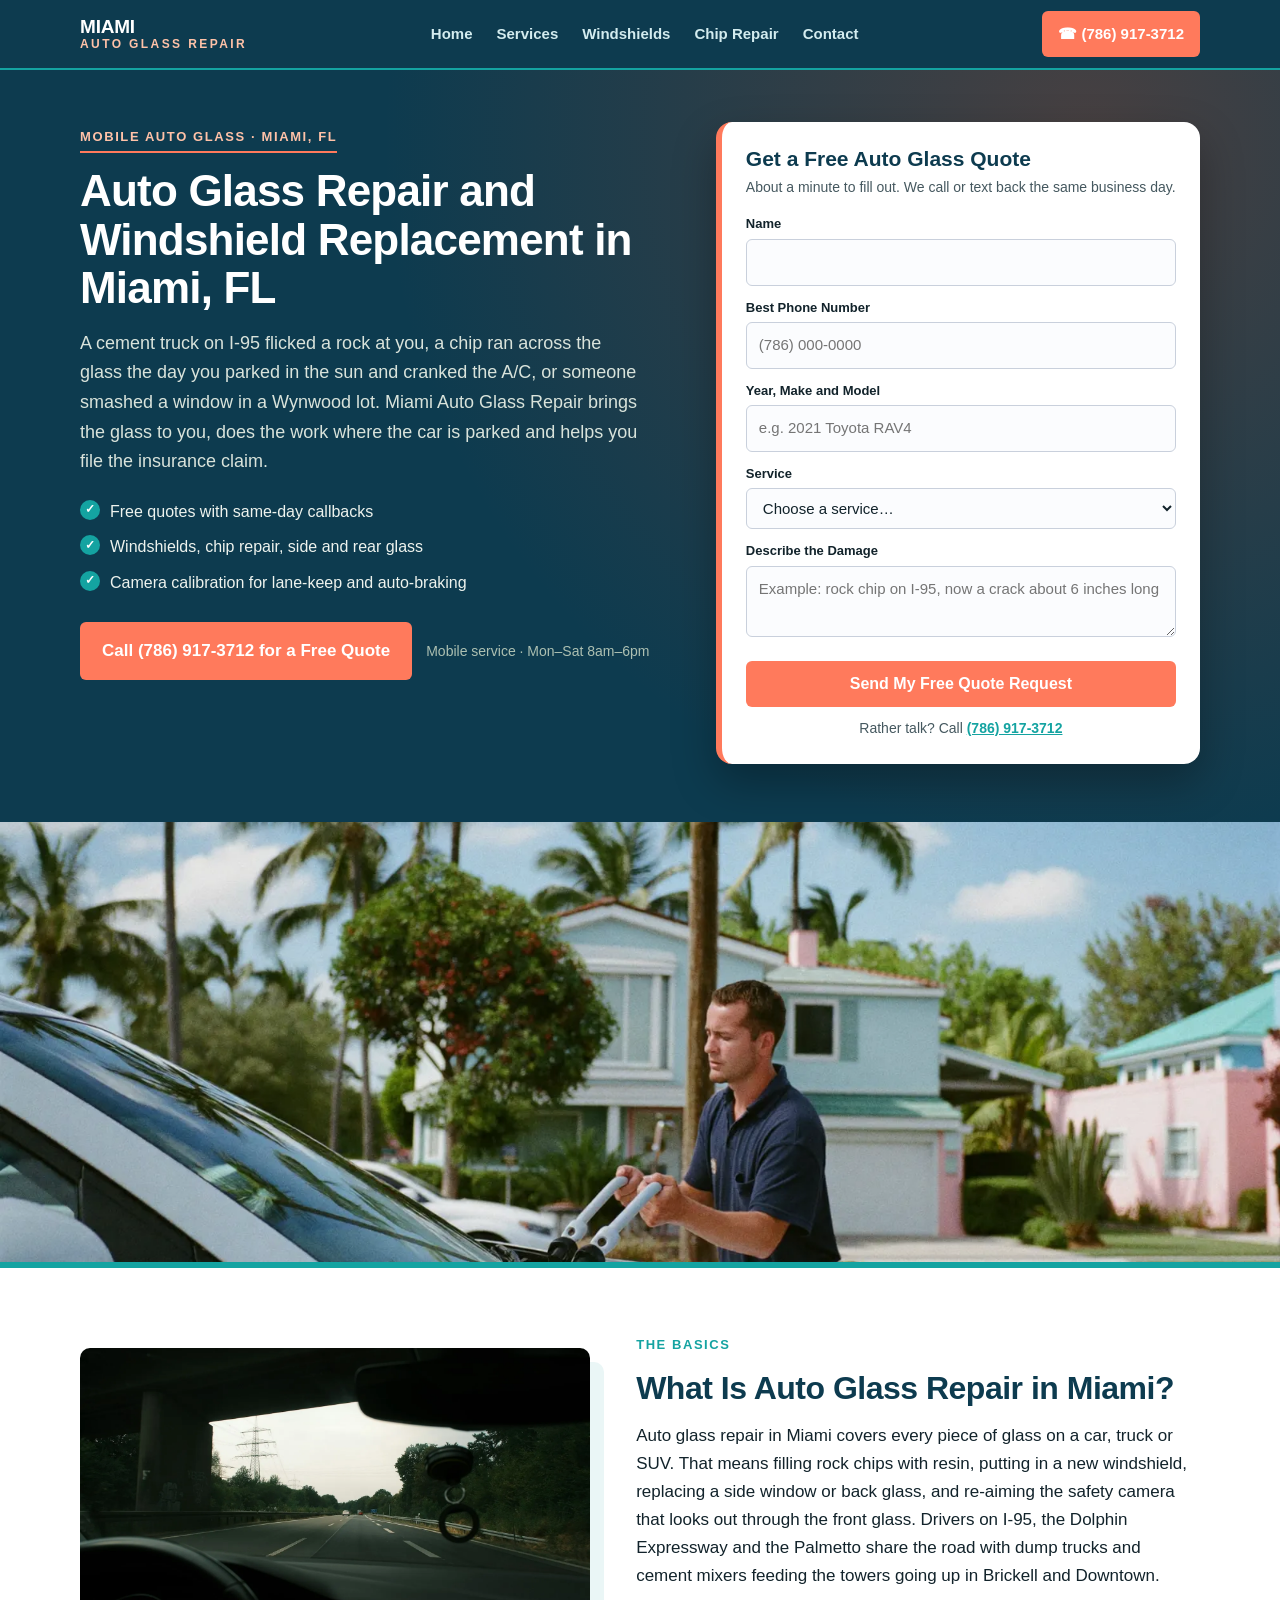
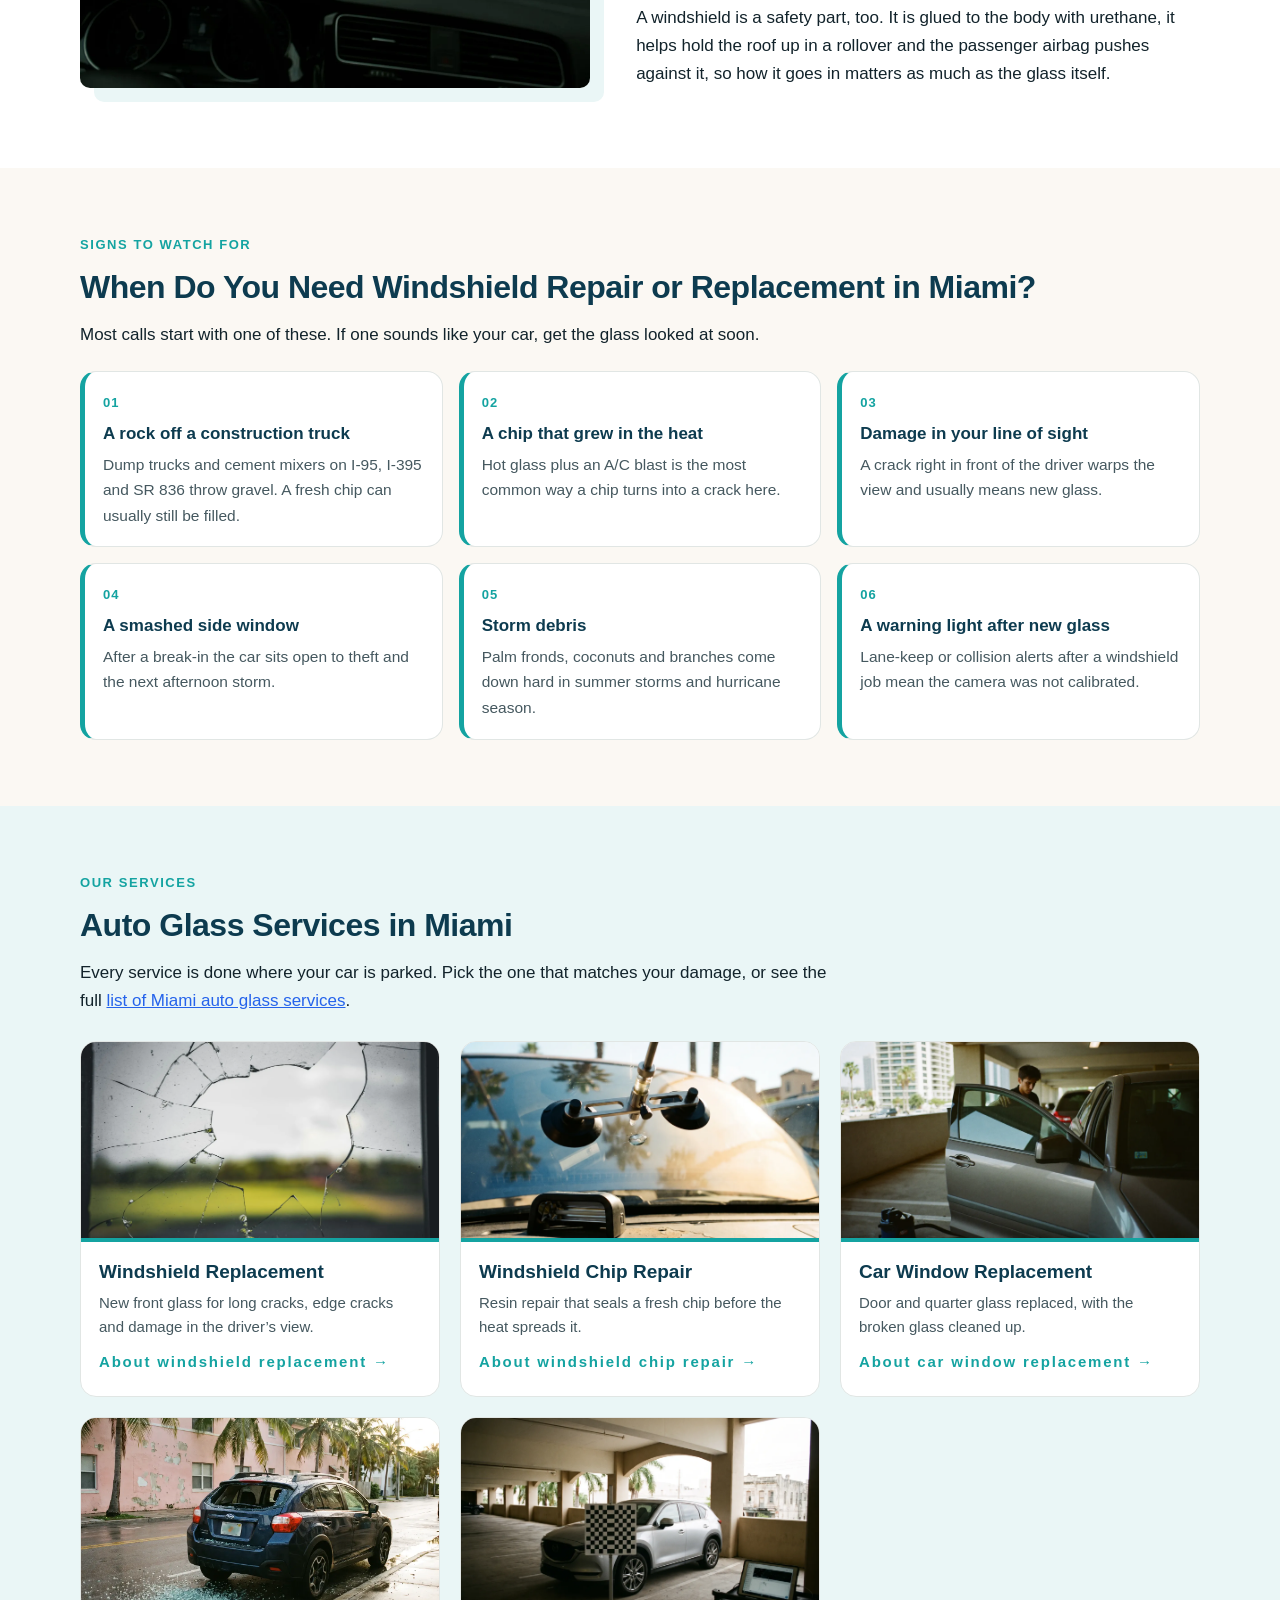
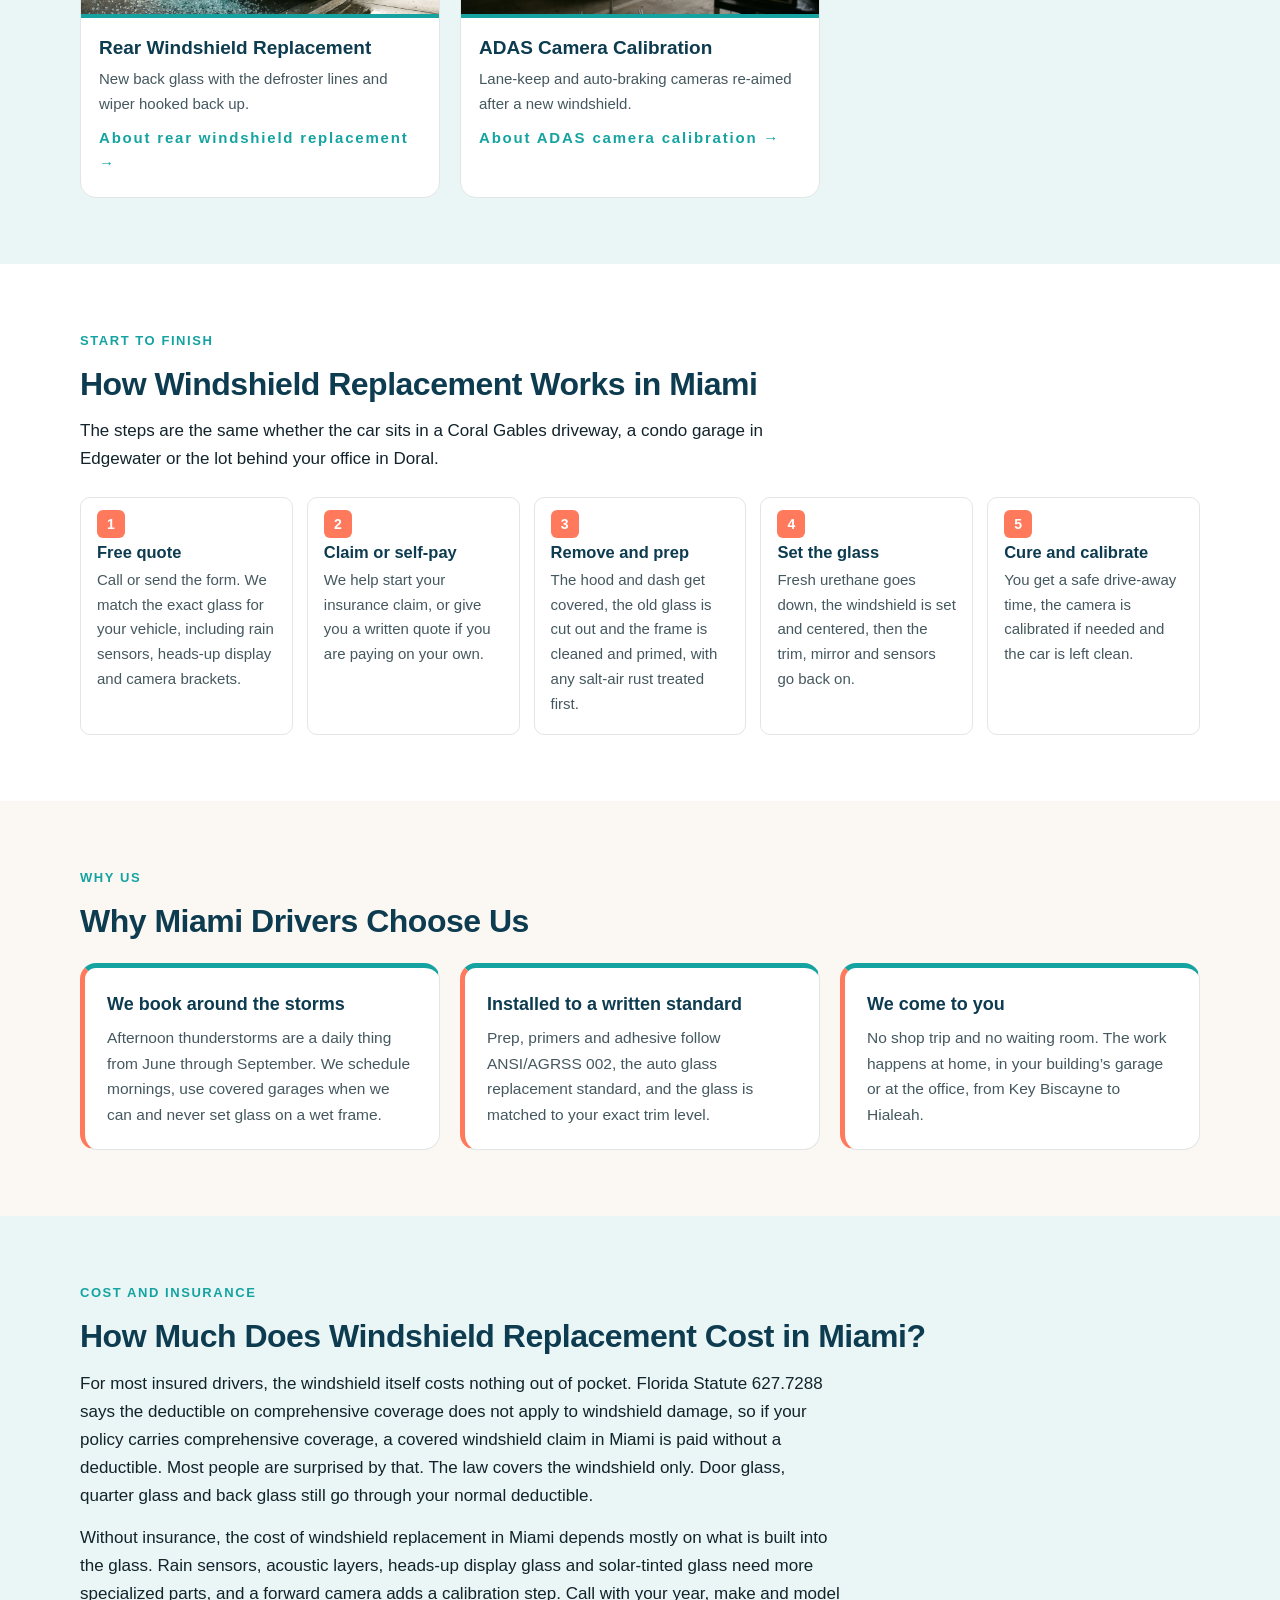
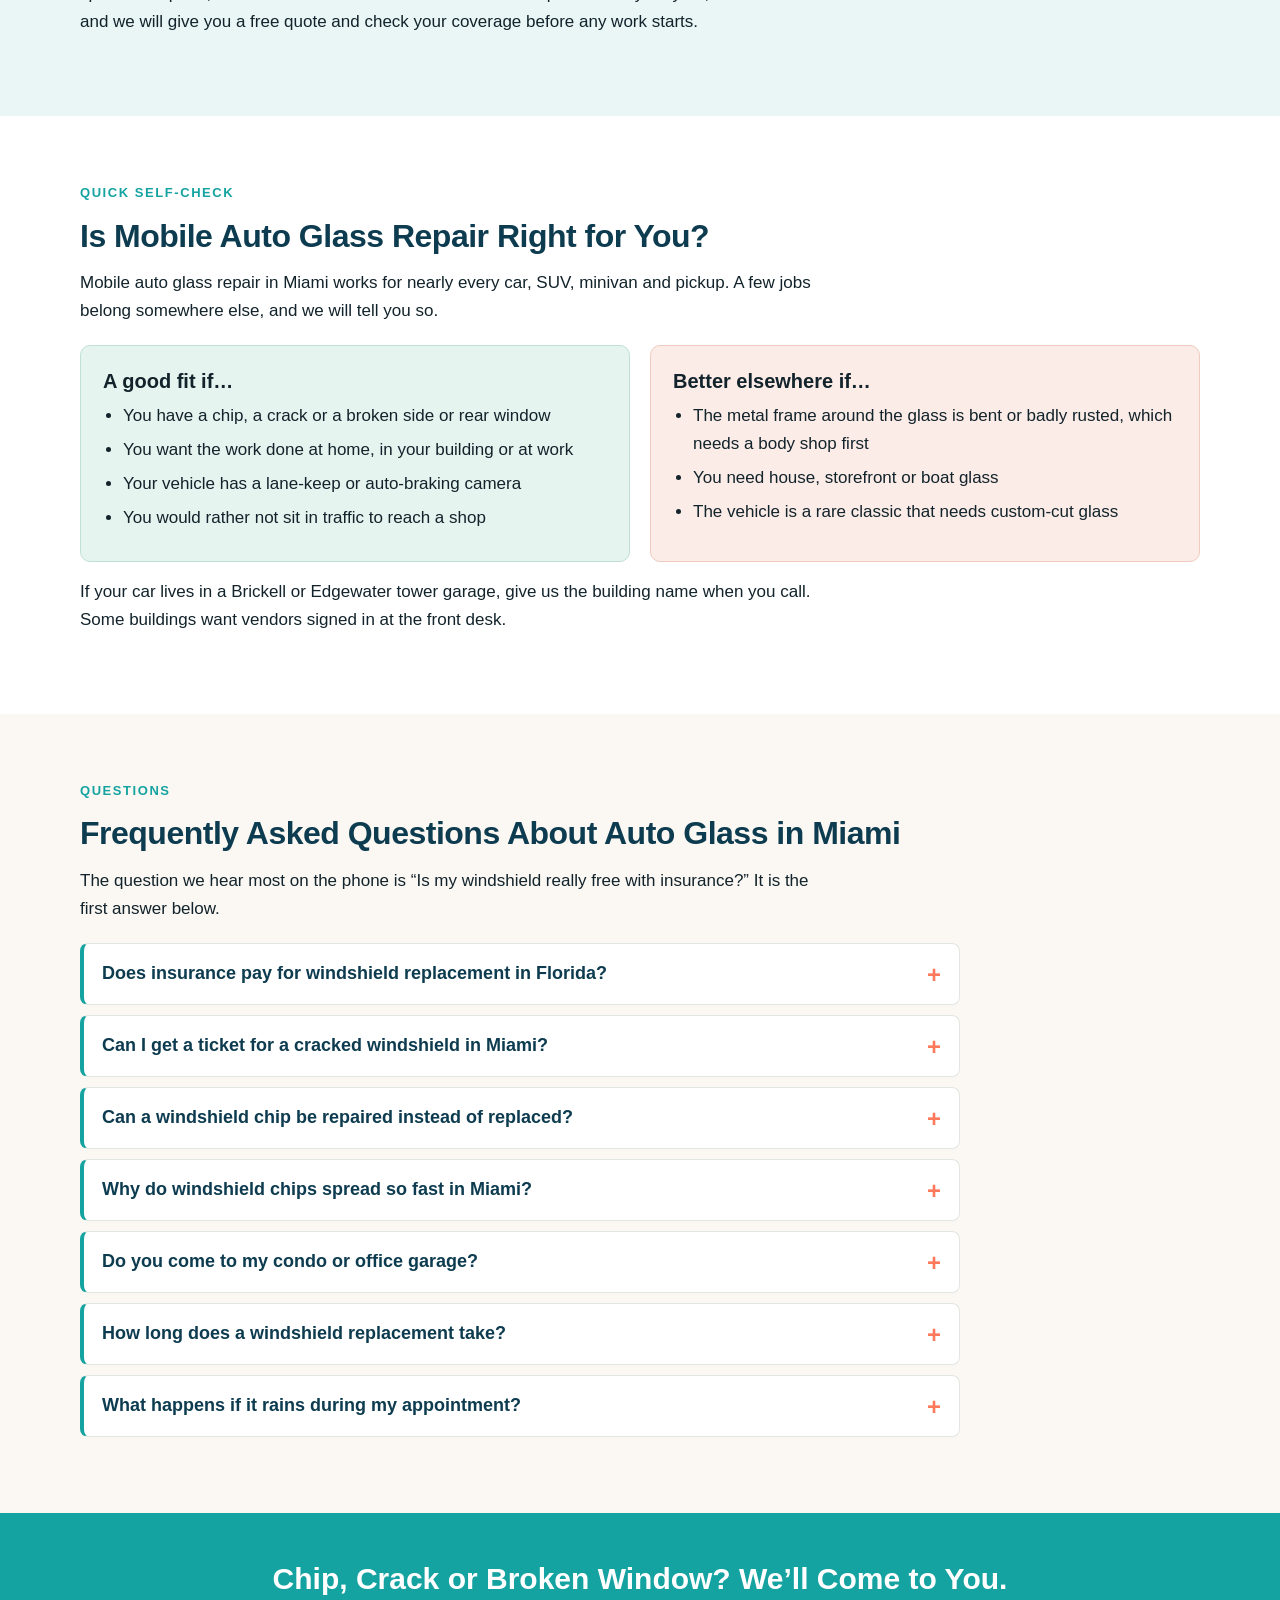
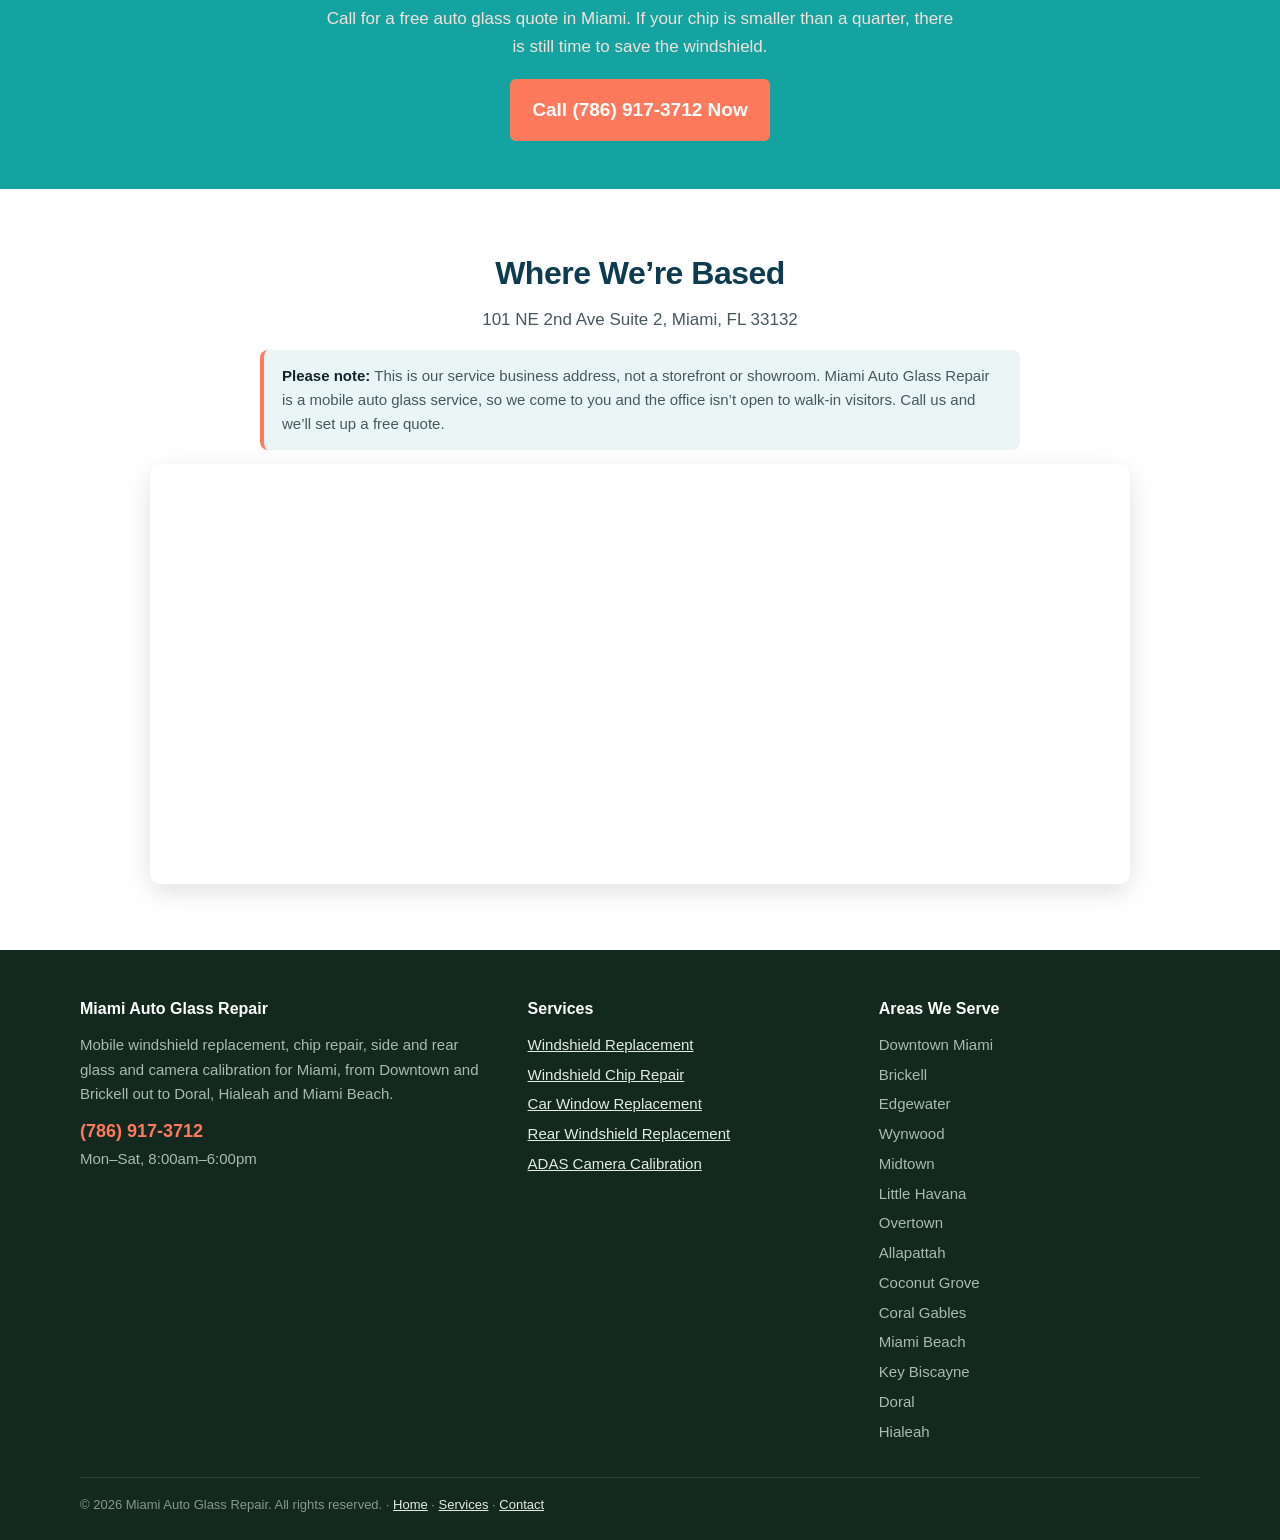
==== index.html @ 2fdc562e "Initial site build: Miami Auto Glass Repair Co-Authored-By: Claude Opus 5.5 <noreply@anthropic.com>" ====
<!DOCTYPE html>
<html lang="en">
<head>
<meta charset="utf-8">
<meta name="viewport" content="width=device-width, initial-scale=1">
<title>Auto Glass Repair Miami FL | Mobile Windshield Service</title>
<meta name="description" content="Auto glass repair and windshield replacement in Miami, FL. Mobile chip repair, side and rear glass and ADAS calibration at your home, condo or office.">
<link rel="canonical" href="https://www.miamiautoglassrepair.com/">
<meta property="og:title" content="Auto Glass Repair Miami FL | Mobile Windshield Service">
<meta property="og:description" content="Auto glass repair and windshield replacement in Miami, FL. Mobile chip repair, side and rear glass and ADAS calibration at your home, condo or office.">
<meta property="og:type" content="website">
<meta property="og:url" content="https://www.miamiautoglassrepair.com/">
<meta property="og:image" content="https://www.miamiautoglassrepair.com/miami-windshield-replacement-palm-street.webp">
<link rel="stylesheet" href="styles.css">
<script type="application/ld+json">{
 "@context": "https://schema.org",
 "@type": "LocalBusiness",
 "name": "Miami Auto Glass Repair",
 "telephone": "(786) 917-3712",
 "url": "https://www.miamiautoglassrepair.com/",
 "image": "https://www.miamiautoglassrepair.com/miami-windshield-replacement-palm-street.webp",
 "address": {
  "@type": "PostalAddress",
  "streetAddress": "101 NE 2nd Ave Suite 2",
  "addressLocality": "Miami",
  "addressRegion": "FL",
  "postalCode": "33132",
  "addressCountry": "US"
 },
 "areaServed": [
  "Downtown Miami, FL",
  "Brickell, FL",
  "Edgewater, FL",
  "Wynwood, FL",
  "Midtown, FL",
  "Little Havana, FL",
  "Overtown, FL",
  "Allapattah, FL",
  "Coconut Grove, FL",
  "Coral Gables, FL",
  "Miami Beach, FL",
  "Key Biscayne, FL",
  "Doral, FL",
  "Hialeah, FL"
 ],
 "description": "Mobile auto glass repair and windshield replacement in Miami, FL",
 "openingHours": "Mo-Sa 08:00-18:00"
}</script>
<script type="application/ld+json">{
 "@context": "https://schema.org",
 "@type": "FAQPage",
 "mainEntity": [
  {
   "@type": "Question",
   "name": "Does insurance pay for windshield replacement in Florida?",
   "acceptedAnswer": {
    "@type": "Answer",
    "text": "Usually, yes. Florida Statute 627.7288 says the deductible on comprehensive coverage does not apply to the windshield, so if you carry comprehensive coverage, a covered windshield claim in Miami normally costs you nothing out of pocket. The waiver covers the windshield only. Side windows and back glass go through your regular deductible."
   }
  },
  {
   "@type": "Question",
   "name": "Can I get a ticket for a cracked windshield in Miami?",
   "acceptedAnswer": {
    "@type": "Answer",
    "text": "You can. Florida police can stop a car for unsafe equipment, and a crack across the driver\u2019s view is the kind that draws attention. A small chip off to the side rarely causes trouble, but a long crack in front of the steering wheel is worth fixing before it turns into a ticket."
   }
  },
  {
   "@type": "Question",
   "name": "Can a windshield chip be repaired instead of replaced?",
   "acceptedAnswer": {
    "@type": "Answer",
    "text": "Often it can. A chip smaller than a quarter, or a single crack shorter than about six inches, can usually be filled with resin if it sits away from the edge and out of the driver\u2019s direct view. Send us the size and where it is on the glass and we will tell you which fix fits."
   }
  },
  {
   "@type": "Question",
   "name": "Why do windshield chips spread so fast in Miami?",
   "acceptedAnswer": {
    "@type": "Answer",
    "text": "Heat is the main reason. A windshield parked in the Miami sun gets very hot, and when the A/C blasts cold air at the inside, the two sides of the glass pull against each other and the chip runs. Summer thunderstorms dumping cool rain on hot glass do the same thing."
   }
  },
  {
   "@type": "Question",
   "name": "Do you come to my condo or office garage?",
   "acceptedAnswer": {
    "@type": "Answer",
    "text": "Yes. Miami Auto Glass Repair is a mobile service, so the technician works in your driveway, a condo garage in Brickell or the lot at your job. Some buildings have rules for vendors or low ceilings, so tell us the building when you book. The address on this site is a service office, not a shop."
   }
  },
  {
   "@type": "Question",
   "name": "How long does a windshield replacement take?",
   "acceptedAnswer": {
    "@type": "Answer",
    "text": "The install takes about an hour. After that the urethane adhesive needs roughly one to two hours before the car is safe to drive, and the technician gives you the exact time before leaving. A chip repair is much quicker, usually about 30 minutes."
   }
  },
  {
   "@type": "Question",
   "name": "What happens if it rains during my appointment?",
   "acceptedAnswer": {
    "@type": "Answer",
    "text": "Wet glass and a wet frame make a weak bond, so we never set a windshield in the rain. Miami storms tend to roll in during summer afternoons, which is why we book mornings when we can and work inside covered garages whenever one is available."
   }
  }
 ]
}</script>
</head>
<body>
<!-- NAV -->
<header class="nav">
  <div class="wrap nav-in">
    <a class="brand" href="/">Miami<span>Auto Glass Repair</span></a>
    <ul class="links">
      <li><a href="/">Home</a></li>
      <li><a href="services.html">Services</a></li>
      <li><a href="windshield-replacement-miami.html">Windshields</a></li>
      <li><a href="windshield-chip-repair-miami.html">Chip Repair</a></li>
      <li><a href="contact.html">Contact</a></li>
    </ul>
    <a class="nav-call" href="tel:+17869173712">&#9742; (786) 917-3712</a>
  </div>
</header>
<!-- HERO -->
<section class="hero">
  <div class="wrap hero-grid">
    <div>
      <span class="tag">Mobile Auto Glass &middot; Miami, FL</span>
      <h1>Auto Glass Repair and Windshield Replacement in Miami, FL</h1>
      <p class="lead">A cement truck on I-95 flicked a rock at you, a chip ran across the glass the day you parked in the sun and cranked the A/C, or someone smashed a window in a Wynwood lot. Miami Auto Glass Repair brings the glass to you, does the work where the car is parked and helps you file the insurance claim.</p>
      <ul class="hero-points"><li>Free quotes with same-day callbacks</li><li>Windshields, chip repair, side and rear glass</li><li>Camera calibration for lane-keep and auto-braking</li></ul>
      <div class="call-big">
        <a class="btn btn-sun" href="tel:+17869173712">Call (786) 917-3712 for a Free Quote</a>
        <small>Mobile service &middot; Mon&ndash;Sat 8am&ndash;6pm</small>
      </div>
    </div>
    <div>
      <form class="quote" action="https://formspree.io/f/mdegenae" method="POST">
        <h2>Get a Free Auto Glass Quote</h2>
        <p class="sub">About a minute to fill out. We call or text back the same business day.</p>
        <input type="hidden" name="_subject" value="New lead - Auto Glass Miami FL (home)">
        <div class="field"><label for="q-name">Name</label><input id="q-name" name="name" type="text" autocomplete="name" required></div>
        <div class="field"><label for="q-phone">Best Phone Number</label><input id="q-phone" name="phone" type="tel" autocomplete="tel" placeholder="(786) 000-0000" required></div>
        <div class="field"><label for="q-vehicle">Year, Make and Model</label><input id="q-vehicle" name="vehicle" type="text" placeholder="e.g. 2021 Toyota RAV4"></div>
        <div class="field"><label for="q-service">Service</label><select id="q-service" name="service"><option value="">Choose a service&hellip;</option><option>Windshield Replacement</option><option>Windshield Chip Repair</option><option>Car Window Replacement</option><option>Rear Windshield Replacement</option><option>ADAS Camera Calibration</option><option>Something else / not sure</option></select></div>
        <div class="field"><label for="q-details">Describe the Damage</label><textarea id="q-details" name="details" placeholder="Example: rock chip on I-95, now a crack about 6 inches long"></textarea></div>
        <input type="text" name="_gotcha" style="display:none" tabindex="-1" autocomplete="off">
        <button type="submit">Send My Free Quote Request</button>
        <p class="alt">Rather talk? Call <a href="tel:+17869173712">(786) 917-3712</a></p>
      </form>
    </div>
  </div>
</section>
<div class="band"><img src="miami-windshield-replacement-palm-street.webp" alt="Auto glass technician setting a new windshield on an SUV on a Miami street" width="1600" height="900"></div>

<!-- WHAT -->
<section class="sec alt">
  <div class="wrap two">
    <img src="windshield-repair-miami-highway-view.webp" alt="Windshield repair in Miami keeps the expressway view clear" loading="lazy" width="1200" height="800">
    <div>
      <p class="kicker">The basics</p>
      <h2>What Is Auto Glass Repair in Miami?</h2>
      <p>Auto glass repair in Miami covers every piece of glass on a car, truck or SUV. That means filling rock chips with resin, putting in a new windshield, replacing a side window or back glass, and re-aiming the safety camera that looks out through the front glass. Drivers on I-95, the Dolphin Expressway and the Palmetto share the road with dump trucks and cement mixers feeding the towers going up in Brickell and Downtown.</p>
      <p>A windshield is a safety part, too. It is glued to the body with urethane, it helps hold the roof up in a rollover and the passenger airbag pushes against it, so how it goes in matters as much as the glass itself.</p>
    </div>
  </div>
</section>

<!-- WHEN -->
<section class="sec">
  <div class="wrap">
    <p class="kicker">Signs to watch for</p>
    <h2>When Do You Need Windshield Repair or Replacement in Miami?</h2>
    <p>Most calls start with one of these. If one sounds like your car, get the glass looked at soon.</p>
    <div class="signs"><div class="sign"><strong>A rock off a construction truck</strong><p>Dump trucks and cement mixers on I-95, I-395 and SR 836 throw gravel. A fresh chip can usually still be filled.</p></div><div class="sign"><strong>A chip that grew in the heat</strong><p>Hot glass plus an A/C blast is the most common way a chip turns into a crack here.</p></div><div class="sign"><strong>Damage in your line of sight</strong><p>A crack right in front of the driver warps the view and usually means new glass.</p></div><div class="sign"><strong>A smashed side window</strong><p>After a break-in the car sits open to theft and the next afternoon storm.</p></div><div class="sign"><strong>Storm debris</strong><p>Palm fronds, coconuts and branches come down hard in summer storms and hurricane season.</p></div><div class="sign"><strong>A warning light after new glass</strong><p>Lane-keep or collision alerts after a windshield job mean the camera was not calibrated.</p></div></div>
  </div>
</section>

<!-- SERVICES GRID -->
<section class="sec coq">
  <div class="wrap">
    <p class="kicker">Our services</p>
    <h2>Auto Glass Services in Miami</h2>
    <p>Every service is done where your car is parked. Pick the one that matches your damage, or see the full <a class="body-link" href="services.html" style="color: #2563eb; text-decoration: underline;">list of Miami auto glass services</a>.</p>
    <div class="cards"><a class="card" href="windshield-replacement-miami.html"><img src="windshield-crack-spreading-miami.webp" alt="Windshield replacement in Miami for a long spreading crack" loading="lazy" width="600" height="400"><div class="cb"><h3>Windshield Replacement</h3><p>New front glass for long cracks, edge cracks and damage in the driver&rsquo;s view.</p><span class="more">About windshield replacement &rarr;</span></div></a><a class="card" href="windshield-chip-repair-miami.html"><img src="windshield-chip-repair-miami-palm-reflection.webp" alt="Windshield chip repair in Miami with a resin bridge tool" loading="lazy" width="600" height="400"><div class="cb"><h3>Windshield Chip Repair</h3><p>Resin repair that seals a fresh chip before the heat spreads it.</p><span class="more">About windshield chip repair &rarr;</span></div></a><a class="card" href="car-window-replacement-miami.html"><img src="car-window-replacement-miami-condo-garage.webp" alt="Car window replacement in a Miami condo parking garage" loading="lazy" width="600" height="400"><div class="cb"><h3>Car Window Replacement</h3><p>Door and quarter glass replaced, with the broken glass cleaned up.</p><span class="more">About car window replacement &rarr;</span></div></a><a class="card" href="rear-windshield-replacement-miami.html"><img src="rear-windshield-shattered-miami-street.webp" alt="Rear windshield replacement in Miami for a shattered hatchback window" loading="lazy" width="600" height="400"><div class="cb"><h3>Rear Windshield Replacement</h3><p>New back glass with the defroster lines and wiper hooked back up.</p><span class="more">About rear windshield replacement &rarr;</span></div></a><a class="card" href="adas-calibration-miami.html"><img src="adas-camera-calibration-miami-garage.webp" alt="ADAS camera calibration in a Miami parking garage" loading="lazy" width="600" height="400"><div class="cb"><h3>ADAS Camera Calibration</h3><p>Lane-keep and auto-braking cameras re-aimed after a new windshield.</p><span class="more">About ADAS camera calibration &rarr;</span></div></a></div>
  </div>
</section>

<!-- HOW -->
<section class="sec alt">
  <div class="wrap">
    <p class="kicker">Start to finish</p>
    <h2>How Windshield Replacement Works in Miami</h2>
    <p>The steps are the same whether the car sits in a Coral Gables driveway, a condo garage in Edgewater or the lot behind your office in Doral.</p>
    <ol class="steps">
      <li data-n="1"><strong>Free quote</strong><p>Call or send the form. We match the exact glass for your vehicle, including rain sensors, heads-up display and camera brackets.</p></li>
      <li data-n="2"><strong>Claim or self-pay</strong><p>We help start your insurance claim, or give you a written quote if you are paying on your own.</p></li>
      <li data-n="3"><strong>Remove and prep</strong><p>The hood and dash get covered, the old glass is cut out and the frame is cleaned and primed, with any salt-air rust treated first.</p></li>
      <li data-n="4"><strong>Set the glass</strong><p>Fresh urethane goes down, the windshield is set and centered, then the trim, mirror and sensors go back on.</p></li>
      <li data-n="5"><strong>Cure and calibrate</strong><p>You get a safe drive-away time, the camera is calibrated if needed and the car is left clean.</p></li>
    </ol>
  </div>
</section>

<!-- WHY -->
<section class="sec">
  <div class="wrap">
    <p class="kicker">Why us</p>
    <h2>Why Miami Drivers Choose Us</h2>
    <div class="why">
      <div><strong>We book around the storms</strong><p>Afternoon thunderstorms are a daily thing from June through September. We schedule mornings, use covered garages when we can and never set glass on a wet frame.</p></div>
      <div><strong>Installed to a written standard</strong><p>Prep, primers and adhesive follow ANSI/AGRSS 002, the auto glass replacement standard, and the glass is matched to your exact trim level.</p></div>
      <div><strong>We come to you</strong><p>No shop trip and no waiting room. The work happens at home, in your building&rsquo;s garage or at the office, from Key Biscayne to Hialeah.</p></div>
    </div>
  </div>
</section>

<!-- COST / LAW -->
<section class="sec coq">
  <div class="wrap">
    <p class="kicker">Cost and insurance</p>
    <h2>How Much Does Windshield Replacement Cost in Miami?</h2>
    <p>For most insured drivers, the windshield itself costs nothing out of pocket. Florida Statute 627.7288 says the deductible on comprehensive coverage does not apply to windshield damage, so if your policy carries comprehensive coverage, a covered windshield claim in Miami is paid without a deductible. Most people are surprised by that. The law covers the windshield only. Door glass, quarter glass and back glass still go through your normal deductible.</p>
    <p>Without insurance, the cost of windshield replacement in Miami depends mostly on what is built into the glass. Rain sensors, acoustic layers, heads-up display glass and solar-tinted glass need more specialized parts, and a forward camera adds a calibration step. Call with your year, make and model and we will give you a free quote and check your coverage before any work starts.</p>
  </div>
</section>

<!-- FIT -->
<section class="sec alt">
  <div class="wrap">
    <p class="kicker">Quick self-check</p>
    <h2>Is Mobile Auto Glass Repair Right for You?</h2>
    <p>Mobile auto glass repair in Miami works for nearly every car, SUV, minivan and pickup. A few jobs belong somewhere else, and we will tell you so.</p>
    <div class="fit">
      <div class="yes"><h3>A good fit if&hellip;</h3><ul><li>You have a chip, a crack or a broken side or rear window</li><li>You want the work done at home, in your building or at work</li><li>Your vehicle has a lane-keep or auto-braking camera</li><li>You would rather not sit in traffic to reach a shop</li></ul></div>
      <div class="no"><h3>Better elsewhere if&hellip;</h3><ul><li>The metal frame around the glass is bent or badly rusted, which needs a body shop first</li><li>You need house, storefront or boat glass</li><li>The vehicle is a rare classic that needs custom-cut glass</li></ul></div>
    </div>
    <p style="margin-top:16px;">If your car lives in a Brickell or Edgewater tower garage, give us the building name when you call. Some buildings want vendors signed in at the front desk.</p>
  </div>
</section>

<!-- FAQ -->
<section class="sec">
  <div class="wrap">
    <p class="kicker">Questions</p>
    <h2>Frequently Asked Questions About Auto Glass in Miami</h2>
    <p>The question we hear most on the phone is &ldquo;Is my windshield really free with insurance?&rdquo; It is the first answer below.</p>
    <div class="faq"><details><summary><h3>Does insurance pay for windshield replacement in Florida?</h3></summary><div class="ans"><p>Usually, yes. Florida Statute 627.7288 says the deductible on comprehensive coverage does not apply to the windshield, so if you carry comprehensive coverage, a covered windshield claim in Miami normally costs you nothing out of pocket. The waiver covers the windshield only. Side windows and back glass go through your regular deductible.</p></div></details><details><summary><h3>Can I get a ticket for a cracked windshield in Miami?</h3></summary><div class="ans"><p>You can. Florida police can stop a car for unsafe equipment, and a crack across the driver&rsquo;s view is the kind that draws attention. A small chip off to the side rarely causes trouble, but a long crack in front of the steering wheel is worth fixing before it turns into a ticket.</p></div></details><details><summary><h3>Can a windshield chip be repaired instead of replaced?</h3></summary><div class="ans"><p>Often it can. A chip smaller than a quarter, or a single crack shorter than about six inches, can usually be filled with resin if it sits away from the edge and out of the driver&rsquo;s direct view. Send us the size and where it is on the glass and we will tell you which fix fits.</p></div></details><details><summary><h3>Why do windshield chips spread so fast in Miami?</h3></summary><div class="ans"><p>Heat is the main reason. A windshield parked in the Miami sun gets very hot, and when the A/C blasts cold air at the inside, the two sides of the glass pull against each other and the chip runs. Summer thunderstorms dumping cool rain on hot glass do the same thing.</p></div></details><details><summary><h3>Do you come to my condo or office garage?</h3></summary><div class="ans"><p>Yes. Miami Auto Glass Repair is a mobile service, so the technician works in your driveway, a condo garage in Brickell or the lot at your job. Some buildings have rules for vendors or low ceilings, so tell us the building when you book. The address on this site is a service office, not a shop.</p></div></details><details><summary><h3>How long does a windshield replacement take?</h3></summary><div class="ans"><p>The install takes about an hour. After that the urethane adhesive needs roughly one to two hours before the car is safe to drive, and the technician gives you the exact time before leaving. A chip repair is much quicker, usually about 30 minutes.</p></div></details><details><summary><h3>What happens if it rains during my appointment?</h3></summary><div class="ans"><p>Wet glass and a wet frame make a weak bond, so we never set a windshield in the rain. Miami storms tend to roll in during summer afternoons, which is why we book mornings when we can and work inside covered garages whenever one is available.</p></div></details></div>
  </div>
</section>
<!-- CTA -->
<section class="cta">
  <div class="wrap">
    <h2>Chip, Crack or Broken Window? We&rsquo;ll Come to You.</h2>
    <p>Call for a free auto glass quote in Miami. If your chip is smaller than a quarter, there is still time to save the windshield.</p>
    <a class="btn btn-pine" href="tel:+17869173712">Call (786) 917-3712 Now</a>
  </div>
</section>

<!-- MAP / LOCATION -->
<section class="sec alt">
  <div class="wrap" style="text-align:center;">
    <h2>Where We&rsquo;re Based</h2>
    <p style="margin:0 auto 16px;color:var(--muted);">101 NE 2nd Ave Suite 2, Miami, FL 33132</p>
    <p class="note"><strong style="color:var(--ink);">Please note:</strong> This is our service business address, not a storefront or showroom. Miami Auto Glass Repair is a mobile auto glass service, so we come to you and the office isn&rsquo;t open to walk-in visitors. Call us and we&rsquo;ll set up a free quote.</p>
    <div class="mapbox">
      <iframe title="Map to Miami Auto Glass Repair service address, 101 NE 2nd Ave Suite 2, Miami, FL 33132" src="https://www.google.com/maps?q=101%20NE%202nd%20Ave%20Suite%202%2C%20Miami%2C%20FL%2033132&amp;output=embed" loading="lazy" referrerpolicy="no-referrer-when-downgrade" allowfullscreen></iframe>
    </div>
  </div>
</section>
<!-- FOOTER -->
<footer class="foot">
  <div class="wrap">
    <div class="foot-grid">
      <div>
        <h4>Miami Auto Glass Repair</h4>
        <p>Mobile windshield replacement, chip repair, side and rear glass and camera calibration for Miami, from Downtown and Brickell out to Doral, Hialeah and Miami Beach.</p>
        <p style="margin-top:10px;"><a class="tel" href="tel:+17869173712">(786) 917-3712</a></p>
        <p>Mon&ndash;Sat, 8:00am&ndash;6:00pm</p>
      </div>
      <div>
        <h4>Services</h4>
        <ul><li><a href="windshield-replacement-miami.html">Windshield Replacement</a></li><li><a href="windshield-chip-repair-miami.html">Windshield Chip Repair</a></li><li><a href="car-window-replacement-miami.html">Car Window Replacement</a></li><li><a href="rear-windshield-replacement-miami.html">Rear Windshield Replacement</a></li><li><a href="adas-calibration-miami.html">ADAS Camera Calibration</a></li></ul>
      </div>
      <div>
        <h4>Areas We Serve</h4>
        <ul><li>Downtown Miami</li><li>Brickell</li><li>Edgewater</li><li>Wynwood</li><li>Midtown</li><li>Little Havana</li><li>Overtown</li><li>Allapattah</li><li>Coconut Grove</li><li>Coral Gables</li><li>Miami Beach</li><li>Key Biscayne</li><li>Doral</li><li>Hialeah</li></ul>
      </div>
    </div>
    <p class="copy">&copy; 2026 Miami Auto Glass Repair. All rights reserved. &middot; <a href="/">Home</a> &middot; <a href="services.html">Services</a> &middot; <a href="contact.html">Contact</a></p>
  </div>
</footer>
</body>
</html>
---- styles.css ----
/* Miami Auto Glass Repair - styles.css */
:root{
  --ink:#12232b;
  --navy:#0d3b4f;
  --navy-2:#145a70;
  --teal:#14a3a1;
  --coral:#ff7a5c;
  --coral-dark:#e8603f;
  --mist:#eaf6f6;
  --paper:#fbf8f3;
  --muted:#45585f;
  --line:#e1e6e4;
  --white:#ffffff;
  --radius:10px;
}
*{box-sizing:border-box;margin:0;padding:0}
html{-webkit-text-size-adjust:100%}
body{font-family:-apple-system,BlinkMacSystemFont,"Segoe UI",Roboto,Helvetica,Arial,sans-serif;color:var(--ink);background:var(--paper);line-height:1.65;font-size:17px}
img{max-width:100%;display:block}
a{color:inherit}
.wrap{max-width:1160px;margin:0 auto;padding:0 20px}

/* NAV */
.nav{position:sticky;top:0;z-index:50;background:var(--navy);box-shadow:0 2px 0 var(--teal)}
.nav-in{display:flex;align-items:center;justify-content:space-between;gap:16px;min-height:68px}
.brand{color:var(--white);text-decoration:none;font-weight:800;font-size:19px;letter-spacing:-.2px;line-height:1.1;text-transform:uppercase}
.brand span{display:block;color:#ffc2a8;font-size:12px;letter-spacing:2.4px;font-weight:700}
.links{display:flex;gap:24px;list-style:none}
.links a{color:#d3ecef;text-decoration:none;font-size:15px;font-weight:600}
.links a:hover{color:var(--white)}
.nav-call{background:var(--coral);color:var(--white);text-decoration:none;font-weight:800;padding:11px 16px;border-radius:6px;font-size:15px;white-space:nowrap}
.nav-call:hover{background:var(--coral-dark)}

/* HERO */
.hero{background:var(--navy);background-image:radial-gradient(circle at 85% 10%,rgba(168,72,42,.38) 0,rgba(168,72,42,0) 55%);color:var(--white);padding:54px 0 58px}
.hero-grid{display:grid;grid-template-columns:1.1fr .9fr;gap:44px;align-items:start}
.tag{display:inline-block;color:#ffc2a8;font-size:13px;font-weight:800;letter-spacing:1.6px;text-transform:uppercase;margin-bottom:14px;border-bottom:2px solid var(--coral);padding-bottom:4px}
.hero h1{font-size:44px;line-height:1.1;font-weight:850;letter-spacing:-.8px;margin-bottom:16px}
.hero p.lead{font-size:18px;color:#d9e3db;max-width:560px;margin-bottom:22px}
.hero-points{list-style:none;margin:0 0 26px;display:grid;gap:9px}
.hero-points li{padding-left:30px;position:relative;color:#eef3ee;font-size:16px}
.hero-points li:before{content:"\2713";position:absolute;left:0;top:1px;width:20px;height:20px;border-radius:50%;background:var(--teal);color:var(--white);font-size:12px;font-weight:900;display:flex;align-items:center;justify-content:center}
.btn{display:inline-block;text-decoration:none;font-weight:800;border-radius:6px;padding:15px 22px;font-size:17px}
.btn-sun{background:var(--coral);color:var(--white)}
.btn-sun:hover{background:var(--coral-dark)}
.btn-pine{background:var(--navy);color:var(--white)}
.btn-pine:hover{background:var(--navy-2)}
.call-big{display:flex;align-items:center;gap:14px;flex-wrap:wrap}
.call-big small{color:#adc0b2;font-size:14px}

/* QUOTE CARD */
.quote{background:var(--white);color:var(--ink);border-radius:var(--radius);padding:24px;border-top:6px solid var(--coral);box-shadow:0 18px 44px rgba(0,0,0,.3)}
.quote h2{font-size:21px;line-height:1.25;margin-bottom:4px;color:var(--navy)}
.quote .sub{color:var(--muted);font-size:14px;margin-bottom:14px}
.field{margin-bottom:11px}
.field label{display:block;font-size:13px;font-weight:700;margin-bottom:4px;color:var(--ink)}
.field input,.field select,.field textarea{width:100%;font:inherit;font-size:15px;padding:10px 12px;border:1px solid #c9d0dc;border-radius:6px;background:#fbfcfe;color:var(--ink)}
.field textarea{min-height:70px;resize:vertical}
.quote button,.form-full button{width:100%;border:0;cursor:pointer;background:var(--coral);color:var(--white);font-weight:800;font-size:16px;padding:14px;border-radius:6px;margin-top:4px}
.quote button:hover,.form-full button:hover{background:var(--coral-dark)}
.quote .alt{font-size:14px;color:var(--muted);text-align:center;margin-top:10px}
.quote .alt a{color:var(--teal);font-weight:800}

/* PHOTO BAND */
.band{background:var(--navy);border-bottom:6px solid var(--teal)}
.band img{width:100%;height:440px;object-fit:cover}
.band.short img{height:330px}

/* SECTIONS */
.sec{padding:66px 0}
.sec.alt{background:var(--white)}
.sec.coq{background:var(--mist)}
.sec h2{font-size:32px;line-height:1.18;letter-spacing:-.5px;margin-bottom:14px;color:var(--navy)}
.sec h3{font-size:20px;line-height:1.3;margin:22px 0 8px;color:var(--ink)}
.sec p{margin-bottom:14px;max-width:760px}
.kicker{font-size:13px;font-weight:800;letter-spacing:1.6px;text-transform:uppercase;color:var(--coral);margin-bottom:8px}
.two{display:grid;grid-template-columns:.95fr 1.05fr;gap:46px;align-items:center}
.two img{border-radius:var(--radius);width:100%;height:auto;box-shadow:14px 14px 0 var(--mist)}
.body-link{color:#2563eb;text-decoration:underline}

/* SIGNS GRID */
.signs{display:grid;grid-template-columns:repeat(3,1fr);gap:16px;margin-top:22px;counter-reset:sg}
.sign{background:var(--white);border:1px solid var(--line);border-radius:var(--radius);padding:20px 18px 18px;position:relative;counter-increment:sg}
.sign:before{content:counter(sg,decimal-leading-zero);display:block;font-size:13px;font-weight:900;color:var(--teal);letter-spacing:1px;margin-bottom:6px}
.sec.alt .sign{background:var(--paper)}
.sign strong{display:block;margin-bottom:4px;color:var(--navy);font-size:17px}
.sign p{margin:0;font-size:15.5px;color:var(--muted)}

/* STEP CARDS (horizontal) */
.steps{list-style:none;margin-top:24px;display:grid;grid-template-columns:repeat(5,1fr);gap:14px}
.steps li{background:var(--white);border-radius:var(--radius);padding:44px 16px 18px;position:relative;border:1px solid var(--line)}
.steps li:before{content:attr(data-n);position:absolute;left:16px;top:12px;width:28px;height:28px;border-radius:6px;background:var(--coral);color:var(--white);font-weight:900;font-size:14px;display:flex;align-items:center;justify-content:center}
.steps strong{display:block;color:var(--navy);font-size:16.5px;margin-bottom:4px;line-height:1.3}
.steps p{margin:0;color:var(--muted);font-size:15px}
.steps.three{grid-template-columns:1fr;gap:12px}

/* CARDS */
.cards{display:grid;grid-template-columns:repeat(3,1fr);gap:20px;margin-top:26px}
.card{background:var(--white);border:1px solid var(--line);border-radius:var(--radius);overflow:hidden;text-decoration:none;color:var(--ink);display:flex;flex-direction:column}
.card img{width:100%;height:200px;object-fit:cover;border-bottom:4px solid var(--teal)}
.card .cb{padding:18px 18px 20px}
.card h3{margin:0 0 6px;font-size:19px;color:var(--navy)}
.card p{margin:0;font-size:15px;color:var(--muted)}
.card .more{display:inline-block;margin-top:10px;font-weight:800;color:var(--coral);font-size:15px}
.card:hover{box-shadow:0 10px 26px rgba(29,58,44,.16)}

/* WHY */
.why{display:grid;grid-template-columns:repeat(3,1fr);gap:20px;margin-top:22px}
.why div{background:var(--white);border:1px solid var(--line);border-top:5px solid var(--teal);border-radius:var(--radius);padding:22px}
.why strong{display:block;color:var(--navy);font-size:18px;margin-bottom:6px}
.why p{margin:0;font-size:15.5px;color:var(--muted)}

/* FIT */
.fit{display:grid;grid-template-columns:1fr 1fr;gap:20px;margin-top:20px}
.fit div{border-radius:var(--radius);padding:22px}
.fit h3{margin-top:0}
.fit ul{padding-left:20px}
.fit li{margin-bottom:6px}
.fit .yes{background:#e6f4ef;border:1px solid #bfe0d3}
.fit .no{background:#fbece7;border:1px solid #f0cbbf}

/* TABLE */
.cmp{width:100%;border-collapse:collapse;margin-top:18px;background:var(--white);border-radius:var(--radius);overflow:hidden;font-size:16px;border:1px solid var(--line)}
.cmp th,.cmp td{text-align:left;padding:12px 14px;border-bottom:1px solid var(--line);vertical-align:top}
.cmp th{background:var(--navy);color:var(--white);font-size:15px}
.cmp tr:nth-child(even) td{background:#f8fafc}
.cmp tr:last-child td{border-bottom:0}

/* FAQ */
.faq{margin-top:20px;max-width:880px}
.faq details{background:var(--white);border:1px solid var(--line);border-left:4px solid var(--teal);border-radius:8px;margin-bottom:10px;padding:0 18px}
.sec.alt .faq details{background:var(--paper)}
.faq summary{cursor:pointer;list-style:none;padding:16px 28px 16px 0;position:relative}
.faq summary::-webkit-details-marker{display:none}
.faq summary:after{content:"+";position:absolute;right:0;top:11px;font-size:24px;color:var(--coral);font-weight:800}
.faq details[open] summary:after{content:"\2013"}
.faq summary h3{display:inline;font-size:18px;margin:0;color:var(--navy)}
.faq .ans{padding:0 0 16px}
.faq .ans p{margin:0;color:var(--muted)}

/* SERVICES PAGE BLOCKS */
.svc{display:grid;grid-template-columns:1fr 340px;gap:32px;align-items:start;padding:32px 0;border-bottom:1px solid var(--line)}
.svc:nth-child(even){grid-template-columns:340px 1fr}
.svc:nth-child(even) img{order:-1}
.svc:last-child{border-bottom:0}
.svc img{border-radius:var(--radius);width:100%;height:230px;object-fit:cover}
.svc h2{font-size:26px;margin-bottom:10px}

/* MAP */
.note{max-width:680px;margin:0 auto 22px;padding:14px 18px;background:var(--mist);border-left:4px solid var(--coral);border-radius:8px;font-size:15px;color:var(--muted);text-align:left;line-height:1.6}
.mapbox{border-radius:var(--radius);overflow:hidden;box-shadow:0 8px 26px rgba(0,0,0,.12);max-width:980px;margin:0 auto}
.mapbox iframe{border:0;display:block;width:100%;height:420px}

/* CONTACT */
.info-grid{display:grid;grid-template-columns:1fr 1fr;gap:36px;align-items:start}
.info{background:var(--white);border:1px solid var(--line);border-radius:var(--radius);padding:24px}
.info dt{font-weight:800;color:var(--navy);margin-top:12px}
.info dt:first-child{margin-top:0}
.info dd{color:var(--muted)}
.form-full{background:var(--white);border:1px solid var(--line);border-top:6px solid var(--coral);border-radius:var(--radius);padding:24px}

/* CTA */
.cta{background:var(--teal);padding:48px 0;text-align:center;color:var(--white)}
.cta h2{font-size:30px;line-height:1.2;color:var(--white);margin-bottom:8px}
.cta p{color:#f4e1d9;margin:0 auto 18px;max-width:640px}
.cta .btn-pine{font-size:19px;background:var(--coral)}
.cta .btn-pine:hover{background:var(--coral-dark)}

/* FOOTER */
.foot{background:#13281e;color:#a9bcae;padding:46px 0 24px;font-size:15px}
.foot-grid{display:grid;grid-template-columns:1.3fr 1fr 1fr;gap:30px}
.foot h4{color:var(--white);font-size:16px;margin-bottom:10px}
.foot a{color:#e5ece6}
.foot ul{list-style:none}
.foot li{margin-bottom:5px}
.foot .tel{color:var(--coral);font-weight:800;font-size:18px;text-decoration:none}
.copy{border-top:1px solid #24453a;margin-top:28px;padding-top:16px;font-size:13px;color:#87998c}

/* RESPONSIVE */
@media (max-width:1020px){
  .steps{grid-template-columns:1fr 1fr}
}
@media (max-width:960px){
  .hero-grid,.two,.info-grid{grid-template-columns:1fr}
  .cards,.why,.signs{grid-template-columns:1fr 1fr}
  .svc,.svc:nth-child(even){grid-template-columns:1fr}
  .svc img,.svc:nth-child(even) img{order:-1}
  .foot-grid{grid-template-columns:1fr 1fr}
  .links{display:none}
}
@media (max-width:620px){
  body{font-size:16px}
  .hero{padding:34px 0 40px}
  .hero h1{font-size:31px}
  .sec{padding:46px 0}
  .sec h2{font-size:25px}
  .signs,.cards,.why,.fit,.foot-grid,.steps{grid-template-columns:1fr}
  .two img{box-shadow:none}
  .band img{height:240px}
  .band.short img{height:220px}
  .brand{font-size:16px}
  .brand span{font-size:10px;letter-spacing:1.6px}
  .nav-call{padding:9px 11px;font-size:14px}
  .cmp{font-size:14px}
  .cmp th,.cmp td{padding:9px 8px}
  .mapbox iframe{height:320px}
}

/* Miami overrides: deep ocean nav, coral buttons, aqua accents, sand background, rounded cards with a side rule */
.nav-call,.btn-sun,.quote button,.form-full button,.cta .btn-pine{color:var(--white)}
.quote{border-radius:16px;border-top:none;border-left:6px solid var(--coral)}
.card,.why div,.sign,.info,.form-full{border-radius:16px}
.sec.coq{background:#eaf6f6}
.sec.coq .sign,.sec.coq .card{background:var(--white)}
.kicker,.card .more{color:var(--teal);letter-spacing:.12em}
.sign{border-left:5px solid var(--teal)}
.why div{border-left:5px solid var(--coral)}
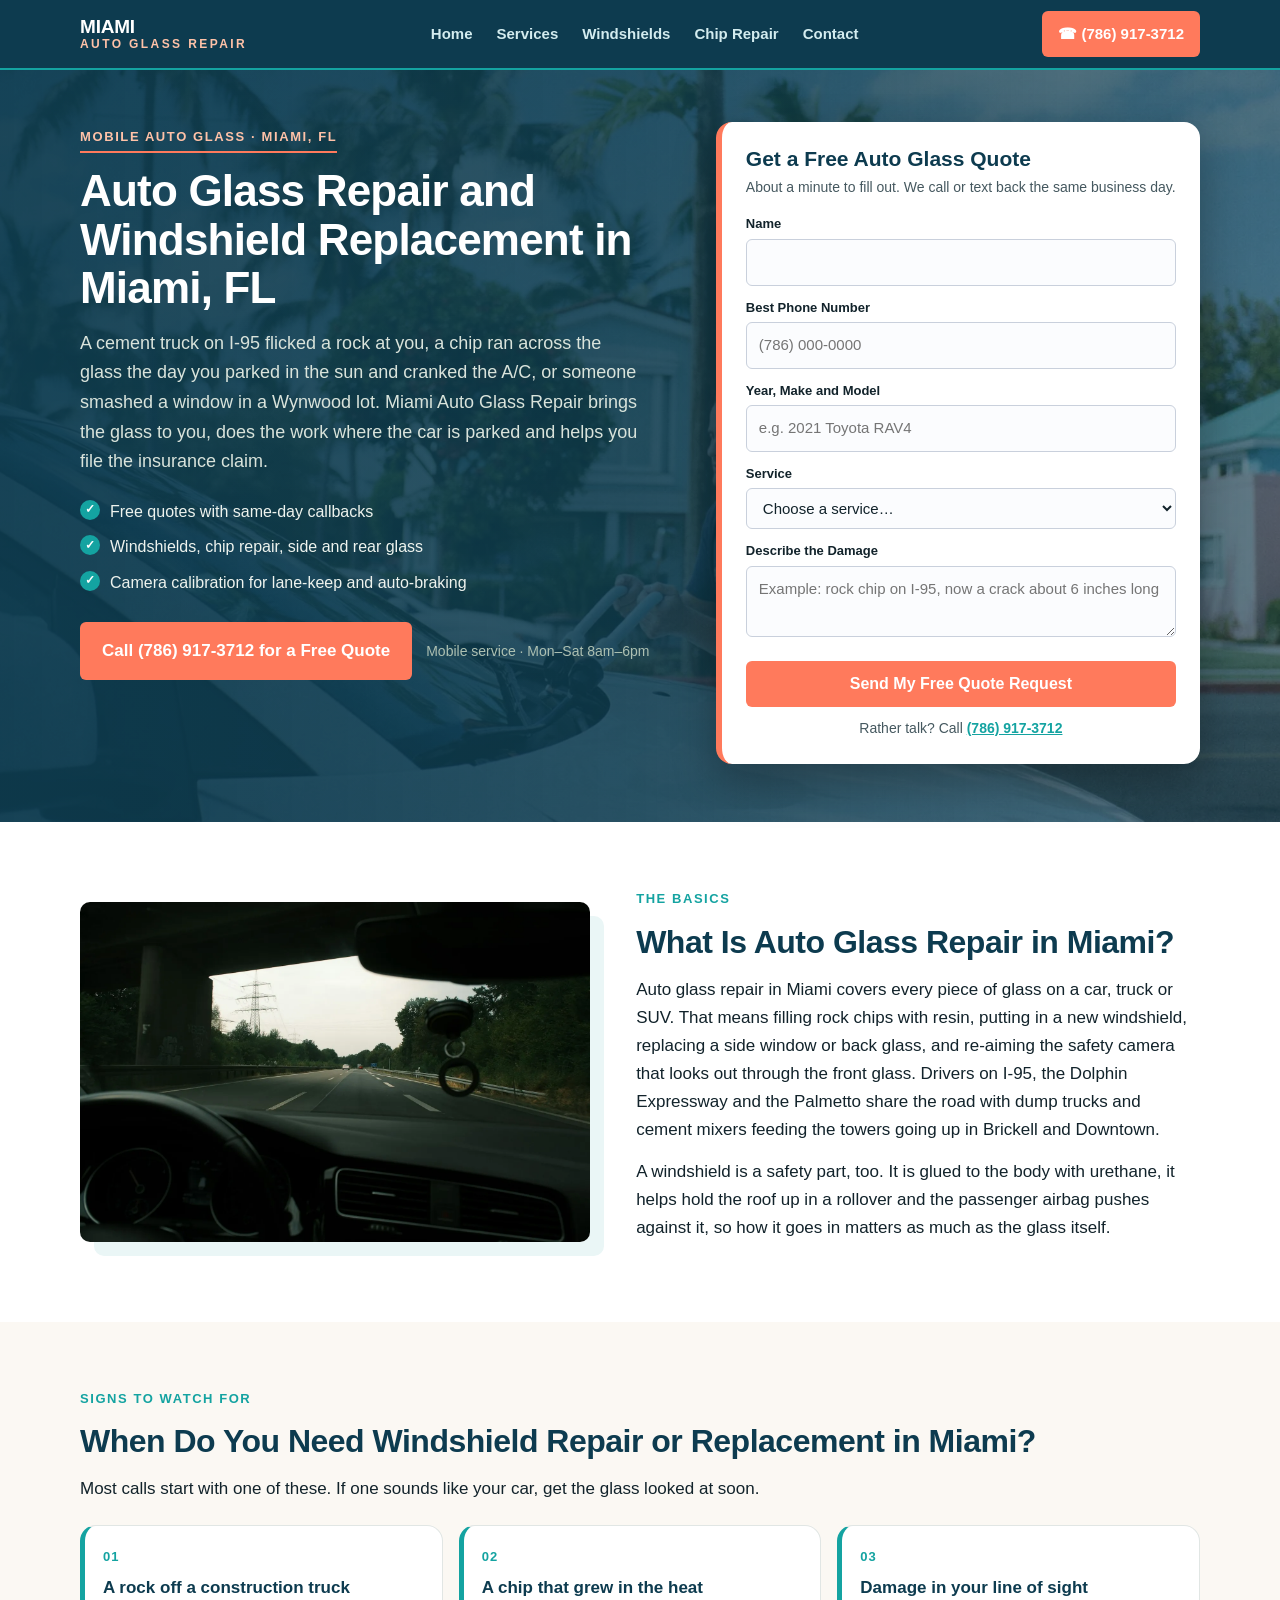
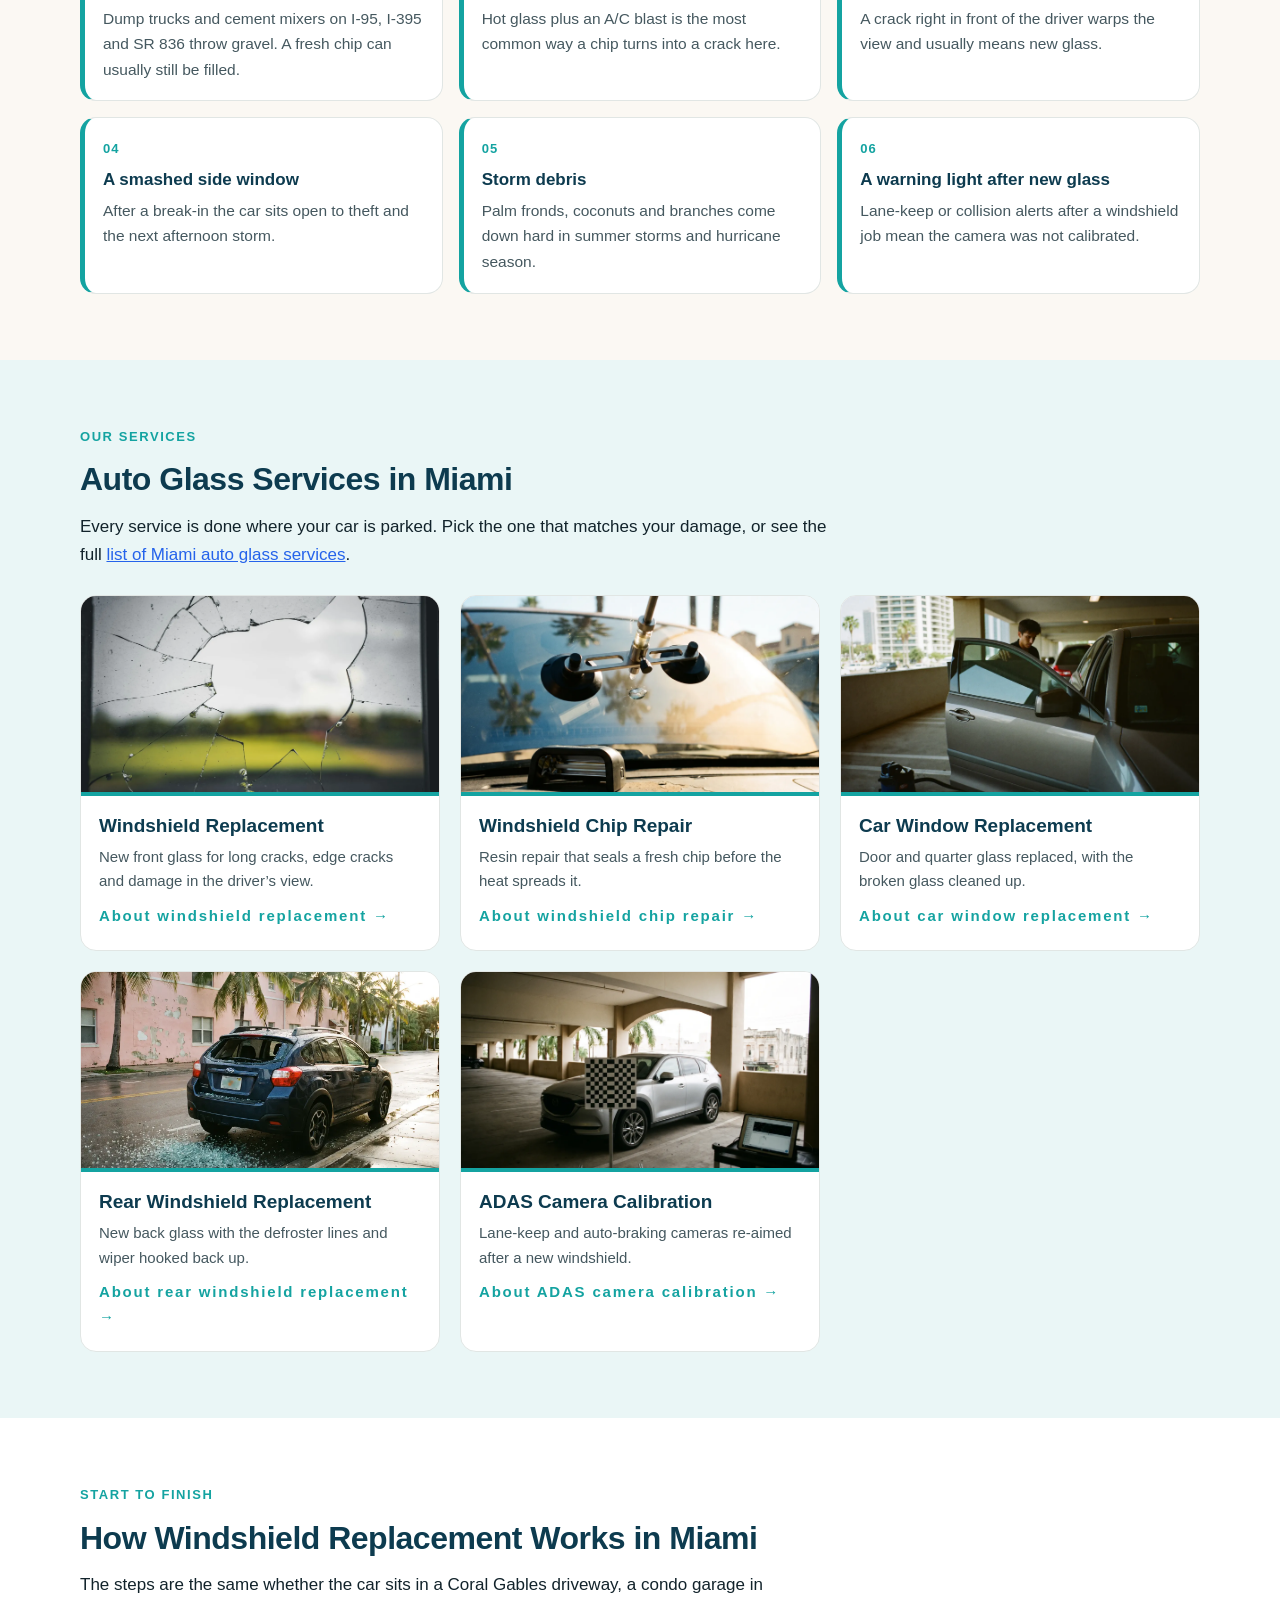
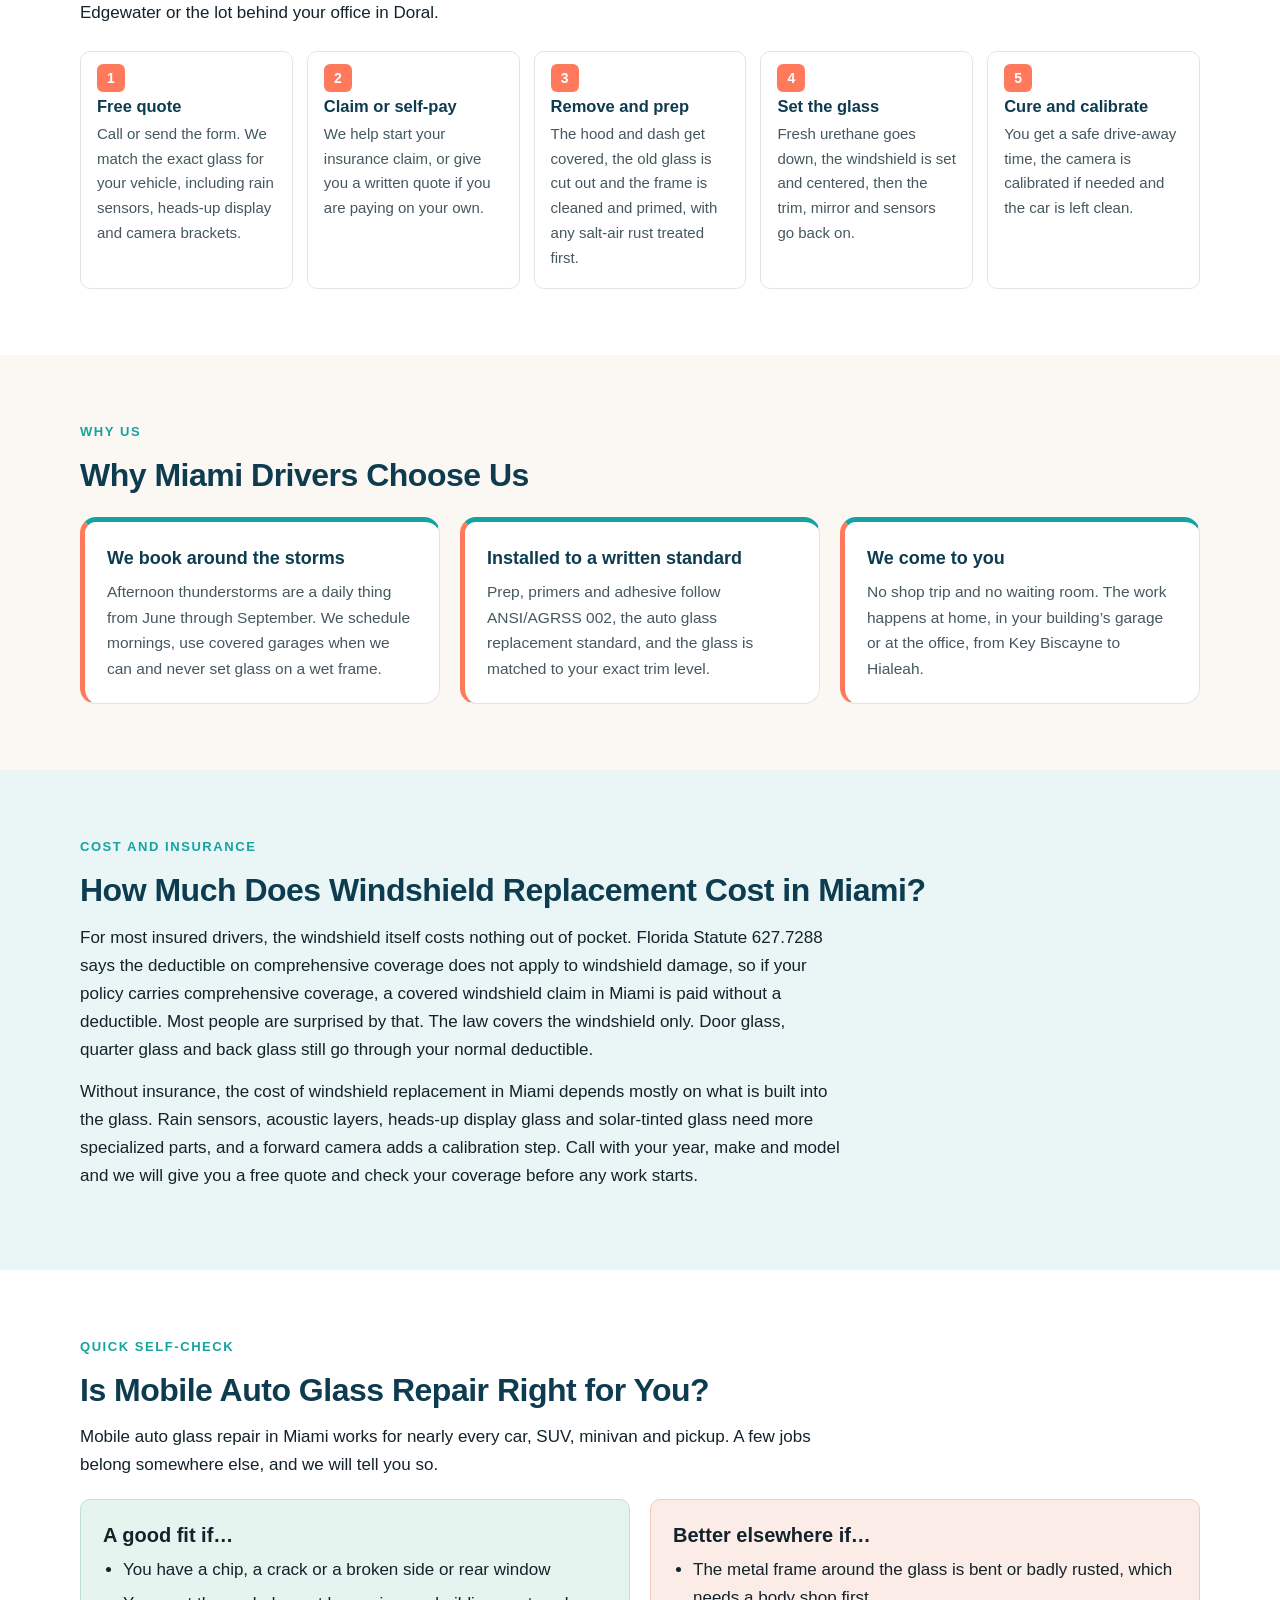
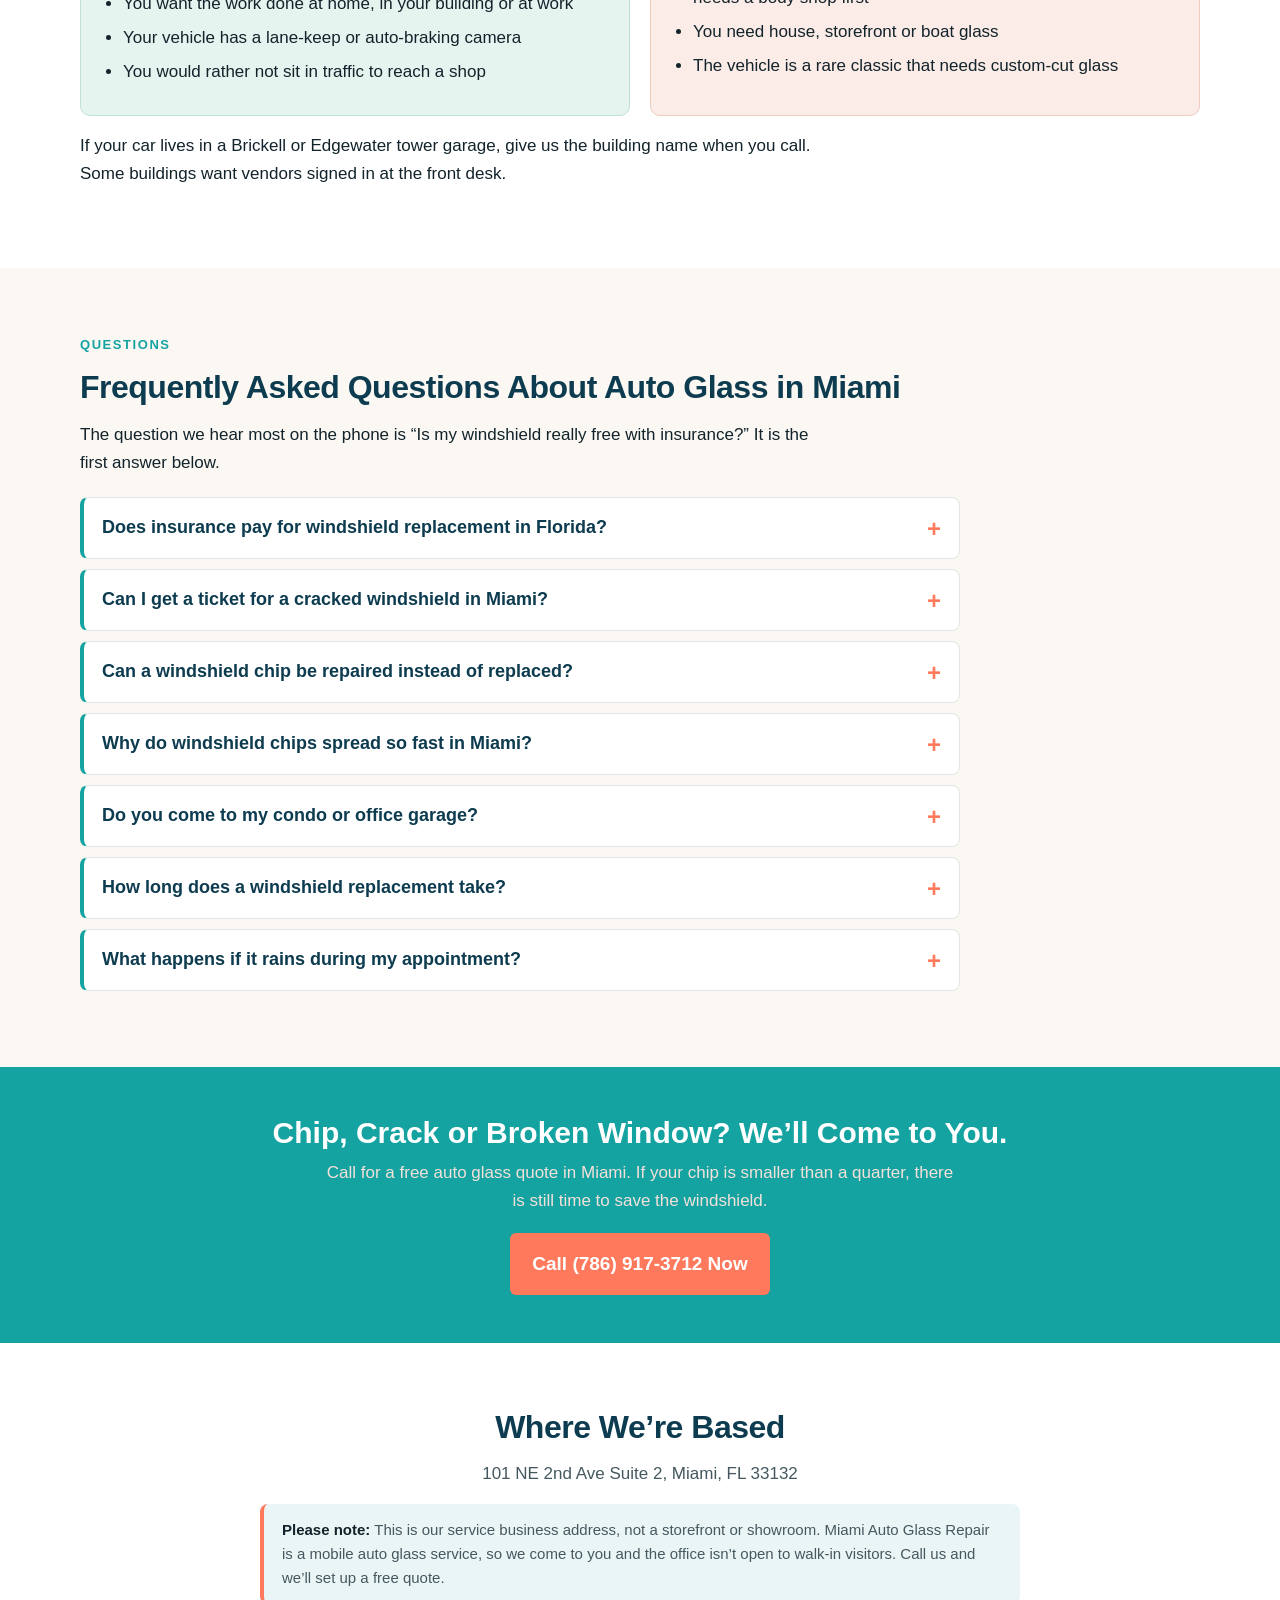
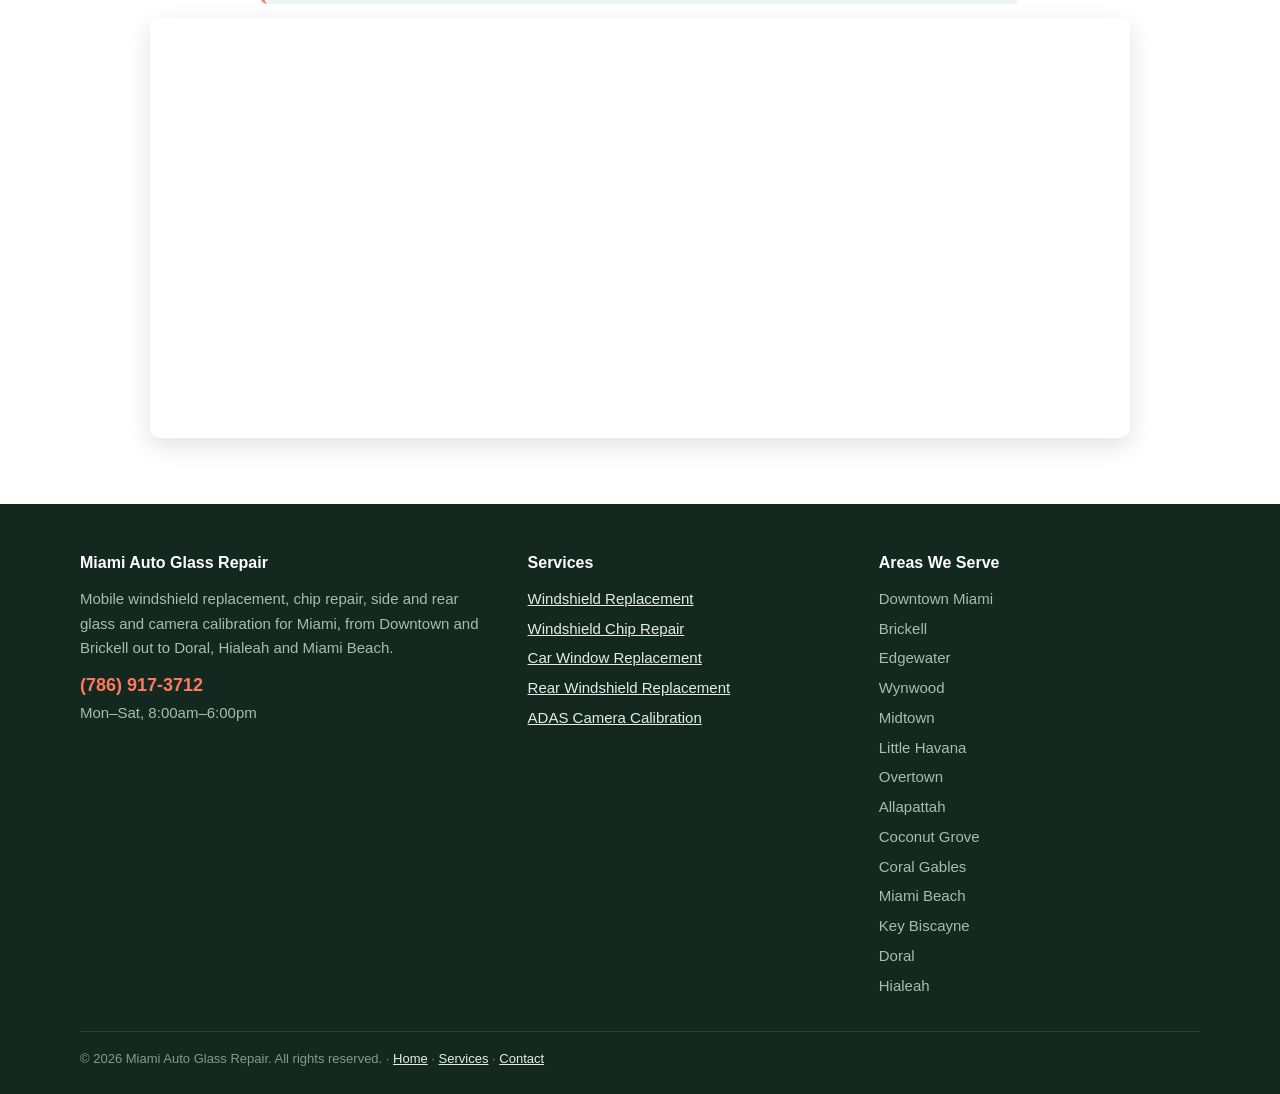
==== commit 2f7b854f: "Home page header: background photo + quote form Updated hero section background style to include a g" ====
--- a/index.html
+++ b/index.html
@@ -125,7 +125,7 @@
   </div>
 </header>
 <!-- HERO -->
-<section class="hero">
+<section class="hero" style="background:linear-gradient(90deg,rgba(13,59,79,0.93) 0%,rgba(13,59,79,0.84) 50%,rgba(13,59,79,0.62) 100%),url('miami-windshield-replacement-palm-street.webp') center/cover no-repeat;">
   <div class="wrap hero-grid">
     <div>
       <span class="tag">Mobile Auto Glass &middot; Miami, FL</span>
@@ -154,7 +154,6 @@
     </div>
   </div>
 </section>
-<div class="band"><img src="miami-windshield-replacement-palm-street.webp" alt="Auto glass technician setting a new windshield on an SUV on a Miami street" width="1600" height="900"></div>
 
 <!-- WHAT -->
 <section class="sec alt">
